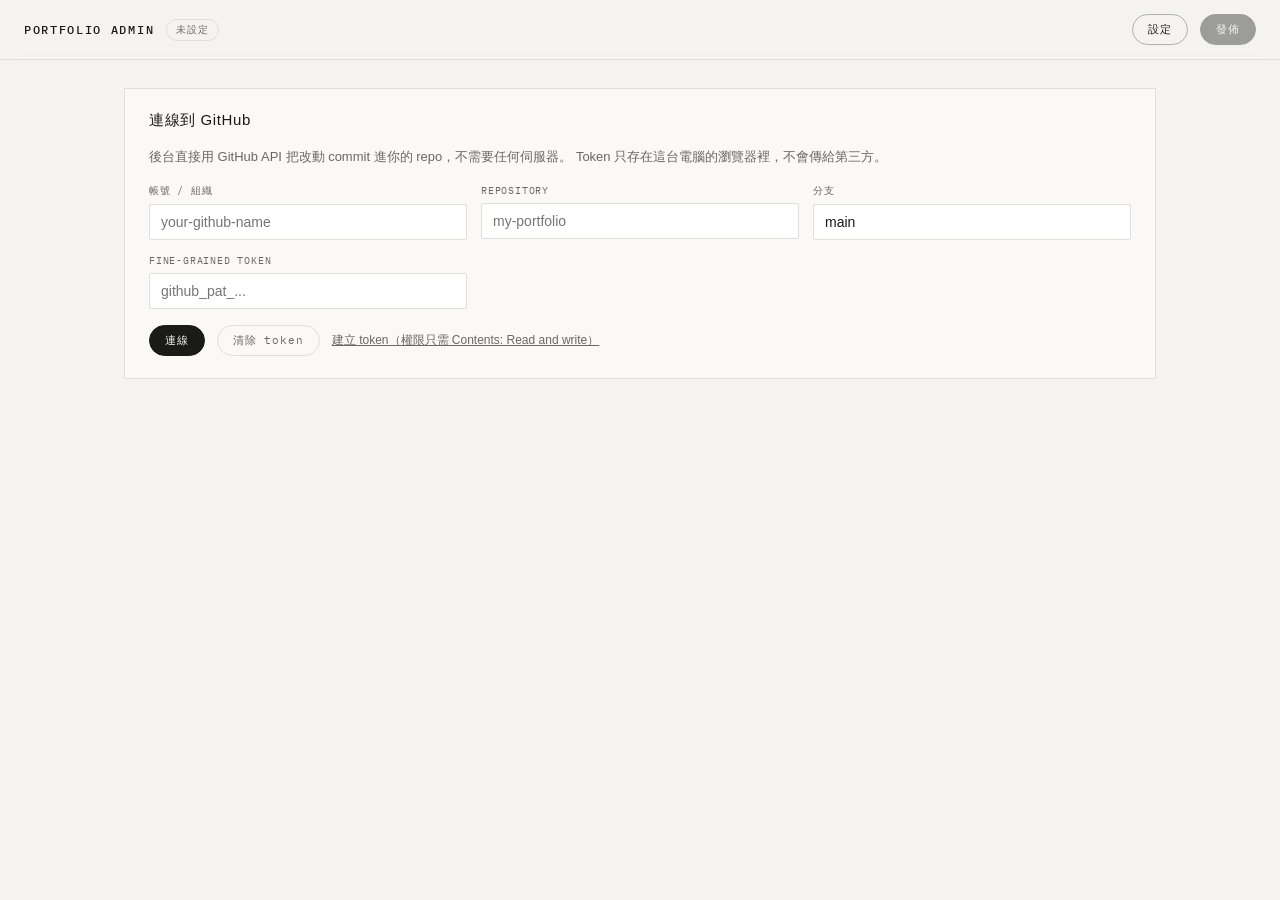
==== admin.html @ d07df938 "portfolio: 重建為靜態站 + GitHub 後台 把原本 1.9MB 的單檔 bundle 拆成 index.html / admin.html / assets / data/photos" ====
<!DOCTYPE html>
<html lang="zh-Hant">
<head>
<meta charset="utf-8">
<meta name="viewport" content="width=device-width, initial-scale=1">
<meta name="robots" content="noindex, nofollow">
<title>後台 — Chris H.</title>
<link rel="preconnect" href="https://fonts.googleapis.com">
<link rel="preconnect" href="https://fonts.gstatic.com" crossorigin>
<link rel="stylesheet" href="https://fonts.googleapis.com/css2?family=IBM+Plex+Mono:wght@400;500&display=swap">
<link rel="stylesheet" href="assets/admin.css">
</head>

<body>

<header class="bar">
  <div class="bar__left">
    <strong class="bar__title">PORTFOLIO ADMIN</strong>
    <span class="chip" id="repoChip">未設定</span>
  </div>
  <div class="bar__right">
    <span class="status" id="status"></span>
    <button class="btn" id="settingsBtn" type="button">設定</button>
    <button class="btn btn--primary" id="publishBtn" type="button" disabled>發佈</button>
  </div>
</header>

<main class="wrap">

  <section class="panel" id="connectPanel">
    <h2>連線到 GitHub</h2>
    <p class="hint">
      後台直接用 GitHub API 把改動 commit 進你的 repo，不需要任何伺服器。
      Token 只存在這台電腦的瀏覽器裡，不會傳給第三方。
    </p>
    <div class="grid">
      <label>帳號 / 組織
        <input id="fOwner" placeholder="your-github-name" autocomplete="off" spellcheck="false">
      </label>
      <label>Repository
        <input id="fRepo" placeholder="my-portfolio" autocomplete="off" spellcheck="false">
      </label>
      <label>分支
        <input id="fBranch" placeholder="main" autocomplete="off" spellcheck="false">
      </label>
      <label>Fine-grained token
        <input id="fToken" type="password" placeholder="github_pat_..." autocomplete="off" spellcheck="false">
      </label>
    </div>
    <div class="row">
      <button class="btn btn--primary" id="connectBtn" type="button">連線</button>
      <button class="btn btn--ghost" id="forgetBtn" type="button">清除 token</button>
      <a class="hint-link" href="https://github.com/settings/personal-access-tokens/new" target="_blank" rel="noreferrer noopener">
        建立 token（權限只需 Contents: Read and write）
      </a>
    </div>
  </section>

  <section class="panel" id="profilePanel" hidden>
    <h2>個人資料</h2>
    <div class="grid">
      <label>顯示名稱 <input id="pName" placeholder="Chris H."></label>
      <label>Email <input id="pEmail" type="email" placeholder="you@example.com"></label>
      <label>Instagram 帳號 <input id="pIg" placeholder="your_handle"></label>
      <label>中文簡介 <input id="pBioZh" placeholder="攝影師，生長於台灣。"></label>
      <label>英文簡介 <input id="pBioEn" placeholder="A photographer born and raised in Taiwan."></label>
      <label>肖像照路徑 <input id="pPortrait" placeholder="photos/portrait.webp（可留空）"></label>
    </div>
  </section>

  <section class="panel" id="photosPanel" hidden>
    <div class="panel__head">
      <h2>照片 <span class="chip" id="countChip">00</span></h2>
      <div class="row">
        <button class="btn" id="addBtn" type="button">+ 新增照片</button>
        <input type="file" id="fileInput" accept="image/*" multiple hidden>
      </div>
    </div>
    <p class="hint">
      拖曳卡片可調整順序（前台由上到下、左右分欄依此順序排列）。
      上傳時會自動在瀏覽器裡壓縮成長邊 2400px 的 WebP，並另外產生 600px 縮圖。
    </p>

    <div class="dropzone" id="dropzone">
      <div class="cards" id="cards"></div>
      <div class="dropzone__empty" id="emptyHint">把照片拖進這裡，或按「+ 新增照片」</div>
    </div>
  </section>

</main>

<div class="toast" id="toast" hidden></div>

<script src="assets/admin.js" defer></script>
</body>
</html>
---- assets/admin.css ----
:root {
  --bg: #f4f3f1;
  --surface: #faf9f7;
  --ink: #1a1a19;
  --muted: #6b6762;
  --faint: #8a8681;
  --line: #e2ded8;
  --line-strong: #b3aea7;
  --ok: #2f6b4f;
  --warn: #9a5b2c;
  --danger: #8c3b3b;
  --mono: 'IBM Plex Mono', ui-monospace, Menlo, monospace;
  --sans: 'Helvetica Neue', Helvetica, Arial, 'PingFang TC', 'Noto Sans TC', sans-serif;
}

* { margin: 0; padding: 0; box-sizing: border-box; }

body {
  background: var(--bg);
  color: var(--ink);
  font-family: var(--sans);
  min-height: 100vh;
  padding-bottom: 80px;
}

h2 { font-size: 15px; font-weight: 500; letter-spacing: 0.04em; }

/* ── top bar ─────────────────────────────────────────────────── */
.bar {
  position: sticky;
  top: 0;
  z-index: 20;
  display: flex;
  align-items: center;
  justify-content: space-between;
  gap: 16px;
  flex-wrap: wrap;
  padding: 14px 24px;
  background: rgba(244, 243, 241, 0.92);
  backdrop-filter: blur(8px);
  border-bottom: 1px solid var(--line);
}

.bar__left, .bar__right { display: flex; align-items: center; gap: 12px; }

.bar__title {
  font-family: var(--mono);
  font-size: 12px;
  font-weight: 500;
  letter-spacing: 0.14em;
}

.chip {
  font-family: var(--mono);
  font-size: 10px;
  letter-spacing: 0.08em;
  color: var(--muted);
  border: 1px solid var(--line);
  border-radius: 999px;
  padding: 3px 9px;
}

.status {
  font-family: var(--mono);
  font-size: 11px;
  letter-spacing: 0.04em;
  color: var(--muted);
}

.status--ok { color: var(--ok); }
.status--busy { color: var(--warn); }
.status--err { color: var(--danger); }

/* ── controls ────────────────────────────────────────────────── */
.btn {
  font-family: var(--mono);
  font-size: 11px;
  letter-spacing: 0.08em;
  color: var(--ink);
  background: none;
  border: 1px solid var(--line-strong);
  border-radius: 999px;
  padding: 7px 15px;
  cursor: pointer;
  transition: background 140ms ease, color 140ms ease;
}

.btn:hover:not(:disabled) { background: var(--ink); color: var(--bg); border-color: var(--ink); }
.btn:disabled { opacity: 0.4; cursor: not-allowed; }

.btn--primary { background: var(--ink); color: var(--bg); border-color: var(--ink); }
.btn--primary:hover:not(:disabled) { background: #000; }
.btn--ghost { border-color: var(--line); color: var(--muted); }
.btn--danger:hover:not(:disabled) { background: var(--danger); border-color: var(--danger); }

input, textarea {
  font-family: var(--sans);
  font-size: 14px;
  color: var(--ink);
  background: #fff;
  border: 1px solid var(--line);
  border-radius: 2px;
  padding: 9px 11px;
  width: 100%;
}

input:focus, textarea:focus { outline: 2px solid var(--ink); outline-offset: -1px; }

/* ── layout ──────────────────────────────────────────────────── */
.wrap {
  max-width: 1080px;
  margin: 0 auto;
  padding: 28px 24px;
  display: flex;
  flex-direction: column;
  gap: 22px;
}

.panel {
  background: var(--surface);
  border: 1px solid var(--line);
  padding: 22px 24px;
  display: flex;
  flex-direction: column;
  gap: 16px;
}

.panel[hidden] { display: none; }

.panel__head {
  display: flex;
  align-items: center;
  justify-content: space-between;
  gap: 16px;
  flex-wrap: wrap;
}

.grid {
  display: grid;
  grid-template-columns: repeat(auto-fit, minmax(240px, 1fr));
  gap: 14px;
}

.grid label {
  display: flex;
  flex-direction: column;
  gap: 6px;
  font-family: var(--mono);
  font-size: 10px;
  letter-spacing: 0.08em;
  color: var(--muted);
  text-transform: uppercase;
}

.row { display: flex; align-items: center; gap: 12px; flex-wrap: wrap; }

.hint { font-size: 13px; line-height: 1.7; color: var(--muted); text-wrap: pretty; }
.hint-link { font-size: 12px; color: var(--muted); }

/* ── photo cards ─────────────────────────────────────────────── */
.dropzone {
  border: 1px dashed transparent;
  border-radius: 3px;
  padding: 4px;
  transition: border-color 140ms ease, background 140ms ease;
}

.dropzone.is-over { border-color: var(--ink); background: rgba(26, 26, 25, 0.03); }

.dropzone__empty {
  padding: 64px 20px;
  text-align: center;
  font-family: var(--mono);
  font-size: 11px;
  letter-spacing: 0.08em;
  color: var(--faint);
  border: 1px dashed var(--line-strong);
}

.dropzone__empty[hidden] { display: none; }

.cards {
  display: grid;
  grid-template-columns: repeat(auto-fill, minmax(200px, 1fr));
  gap: 16px;
}

.card {
  background: #fff;
  border: 1px solid var(--line);
  display: flex;
  flex-direction: column;
  position: relative;
  touch-action: none;
  transition: box-shadow 160ms ease, opacity 160ms ease;
}

.card.is-dragging {
  opacity: 0.85;
  box-shadow: 0 18px 44px rgba(26, 26, 25, 0.22);
  z-index: 10;
  cursor: grabbing;
}

.card.is-new { border-color: var(--ok); }
.card__thumb {
  width: 100%;
  aspect-ratio: 4 / 5;
  object-fit: cover;
  display: block;
  background: #e8e5e1;
  cursor: grab;
  user-select: none;
  -webkit-user-drag: none;
}

.card__body { padding: 10px 11px 12px; display: flex; flex-direction: column; gap: 9px; }

.card__meta {
  display: flex;
  align-items: center;
  justify-content: space-between;
  gap: 8px;
  font-family: var(--mono);
  font-size: 10px;
  letter-spacing: 0.06em;
  color: var(--muted);
}

.card__caption { font-size: 13px; padding: 6px 8px; }

.card__actions { display: flex; gap: 8px; }

.card__actions .btn { flex: 1; padding: 5px 8px; font-size: 10px; text-align: center; }

.badge {
  font-family: var(--mono);
  font-size: 9px;
  letter-spacing: 0.08em;
  border-radius: 999px;
  padding: 2px 7px;
  border: 1px solid currentColor;
}

.badge--cover { color: var(--ok); }
.badge--new { color: var(--warn); }

/* ── toast ───────────────────────────────────────────────────── */
.toast {
  position: fixed;
  left: 50%;
  bottom: 28px;
  transform: translateX(-50%);
  z-index: 60;
  max-width: min(90vw, 560px);
  background: var(--ink);
  color: var(--bg);
  font-family: var(--mono);
  font-size: 11px;
  line-height: 1.6;
  letter-spacing: 0.04em;
  padding: 11px 18px;
  border-radius: 999px;
  box-shadow: 0 14px 40px rgba(26, 26, 25, 0.28);
}

.toast[hidden] { display: none; }
.toast--err { background: var(--danger); }
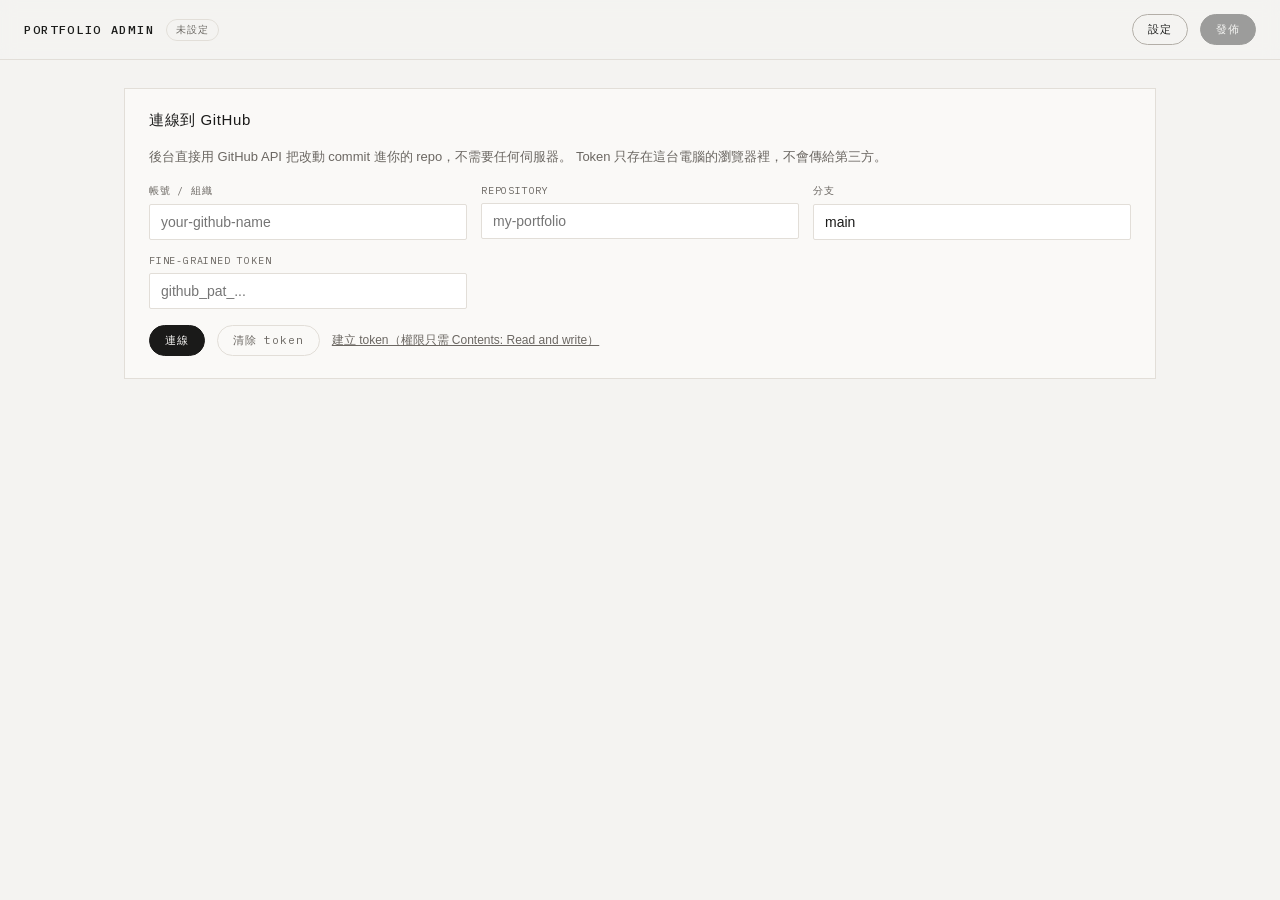
==== commit bec9e858: "perf: 自架字型並提前發出 photos.json 請求 兩個與圖檔大小無關、但拖慢首屏的序列相依：  - 字型走 fonts.googleapis.com + fonts.gstatic.com" ====
--- a/admin.html
+++ b/admin.html
@@ -5,9 +5,6 @@
 <meta name="viewport" content="width=device-width, initial-scale=1">
 <meta name="robots" content="noindex, nofollow">
 <title>後台 — Chris H.</title>
-<link rel="preconnect" href="https://fonts.googleapis.com">
-<link rel="preconnect" href="https://fonts.gstatic.com" crossorigin>
-<link rel="stylesheet" href="https://fonts.googleapis.com/css2?family=IBM+Plex+Mono:wght@400;500&display=swap">
 <link rel="stylesheet" href="assets/admin.css">
 </head>
 
--- a/assets/admin.css
+++ b/assets/admin.css
@@ -1,3 +1,39 @@
+/* ── self-hosted IBM Plex Mono ────────────────────────────────
+   Served from our own origin: one less DNS + TLS handshake to
+   fonts.googleapis.com and fonts.gstatic.com before text can paint. */
+@font-face {
+  font-family: 'IBM Plex Mono';
+  font-style: normal;
+  font-weight: 400;
+  font-display: swap;
+  src: url('fonts/ibm-plex-mono-latin-400.woff2') format('woff2');
+  unicode-range: U+0000-00FF, U+0131, U+0152-0153, U+02BB-02BC, U+02C6, U+02DA, U+02DC, U+0304, U+0308, U+0329, U+2000-206F, U+20AC, U+2122, U+2191, U+2193, U+2212, U+2215, U+FEFF, U+FFFD;
+}
+@font-face {
+  font-family: 'IBM Plex Mono';
+  font-style: normal;
+  font-weight: 400;
+  font-display: swap;
+  src: url('fonts/ibm-plex-mono-latin-ext-400.woff2') format('woff2');
+  unicode-range: U+0100-02BA, U+02BD-02C5, U+02C7-02CC, U+02CE-02D7, U+02DD-02FF, U+0304, U+0308, U+0329, U+1D00-1DBF, U+1E00-1E9F, U+1EF2-1EFF, U+2020, U+20A0-20AB, U+20AD-20C0, U+2113, U+2C60-2C7F, U+A720-A7FF;
+}
+@font-face {
+  font-family: 'IBM Plex Mono';
+  font-style: normal;
+  font-weight: 500;
+  font-display: swap;
+  src: url('fonts/ibm-plex-mono-latin-500.woff2') format('woff2');
+  unicode-range: U+0000-00FF, U+0131, U+0152-0153, U+02BB-02BC, U+02C6, U+02DA, U+02DC, U+0304, U+0308, U+0329, U+2000-206F, U+20AC, U+2122, U+2191, U+2193, U+2212, U+2215, U+FEFF, U+FFFD;
+}
+@font-face {
+  font-family: 'IBM Plex Mono';
+  font-style: normal;
+  font-weight: 500;
+  font-display: swap;
+  src: url('fonts/ibm-plex-mono-latin-ext-500.woff2') format('woff2');
+  unicode-range: U+0100-02BA, U+02BD-02C5, U+02C7-02CC, U+02CE-02D7, U+02DD-02FF, U+0304, U+0308, U+0329, U+1D00-1DBF, U+1E00-1E9F, U+1EF2-1EFF, U+2020, U+20A0-20AB, U+20AD-20C0, U+2113, U+2C60-2C7F, U+A720-A7FF;
+}
+
 :root {
   --bg: #f4f3f1;
   --surface: #faf9f7;
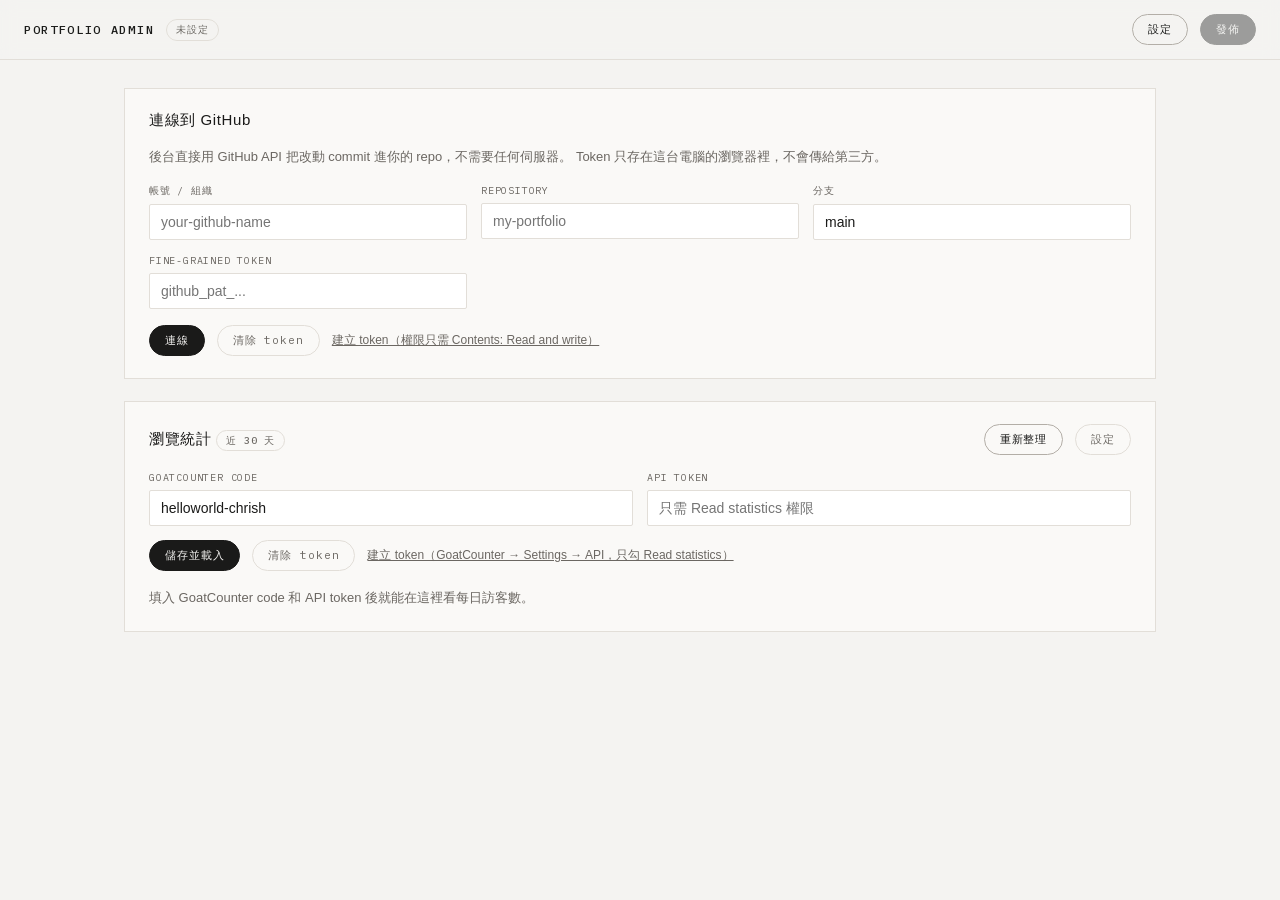
==== commit f35a9100: "feat: 後台加上每日瀏覽統計（GoatCounter） 前台載入 GoatCounter 的 count.js，開 lightbox 看照片時另外送出 photo/<id> 事件。後台最上方新增「" ====
--- a/admin.html
+++ b/admin.html
@@ -53,6 +53,58 @@
     </div>
   </section>
 
+  <section class="panel" id="statsPanel">
+    <div class="panel__head">
+      <h2>瀏覽統計 <span class="chip">近 30 天</span></h2>
+      <div class="row">
+        <button class="btn" id="statsRefresh" type="button">重新整理</button>
+        <button class="btn btn--ghost" id="statsSettings" type="button">設定</button>
+      </div>
+    </div>
+
+    <div class="stats-form" id="gcForm" hidden>
+      <div class="grid">
+        <label>GoatCounter code
+          <input id="gcCode" placeholder="helloworld-chrish" autocomplete="off" spellcheck="false">
+        </label>
+        <label>API token
+          <input id="gcToken" type="password" placeholder="只需 Read statistics 權限" autocomplete="off" spellcheck="false">
+        </label>
+      </div>
+      <div class="row">
+        <button class="btn btn--primary" id="gcSave" type="button">儲存並載入</button>
+        <button class="btn btn--ghost" id="gcForget" type="button">清除 token</button>
+        <a class="hint-link" id="gcTokenLink" href="#" target="_blank" rel="noreferrer noopener">
+          建立 token（GoatCounter → Settings → API，只勾 Read statistics）
+        </a>
+      </div>
+    </div>
+
+    <div class="stats" id="statsBody" hidden>
+      <div class="tiles">
+        <div class="tile"><span class="tile__label">今天</span><strong class="tile__value" id="tToday">–</strong></div>
+        <div class="tile"><span class="tile__label">近 7 天</span><strong class="tile__value" id="tWeek">–</strong></div>
+        <div class="tile"><span class="tile__label">近 30 天</span><strong class="tile__value" id="tMonth">–</strong></div>
+      </div>
+
+      <figure class="chart">
+        <figcaption class="chart__readout" id="chartReadout" aria-live="polite"></figcaption>
+        <div class="chart__plot">
+          <span class="chart__max" id="chartMax"></span>
+          <div class="chart__bars" id="chartBars"></div>
+        </div>
+        <div class="chart__axis" id="chartAxis"></div>
+      </figure>
+
+      <div>
+        <h3 class="stats__sub">最常被點開的照片</h3>
+        <ol class="toplist" id="topList"></ol>
+      </div>
+    </div>
+
+    <p class="hint" id="statsMsg"></p>
+  </section>
+
   <section class="panel" id="profilePanel" hidden>
     <h2>個人資料</h2>
     <div class="grid">
--- a/assets/admin.css
+++ b/assets/admin.css
@@ -302,3 +302,157 @@
 
 .toast[hidden] { display: none; }
 .toast--err { background: var(--danger); }
+
+/* ── stats ───────────────────────────────────────────────────── */
+.stats-form[hidden], .stats[hidden] { display: none; }
+.stats-form { display: flex; flex-direction: column; gap: 14px; }
+.stats { display: flex; flex-direction: column; gap: 22px; }
+
+.stats__sub {
+  font-family: var(--mono);
+  font-size: 10px;
+  font-weight: 400;
+  letter-spacing: 0.08em;
+  color: var(--muted);
+  margin-bottom: 10px;
+}
+
+.tiles {
+  display: grid;
+  grid-template-columns: repeat(3, minmax(0, 1fr));
+  gap: 12px;
+}
+
+.tile {
+  background: #fff;
+  border: 1px solid var(--line);
+  padding: 12px 14px;
+  display: flex;
+  flex-direction: column;
+  gap: 4px;
+}
+
+.tile__label {
+  font-family: var(--mono);
+  font-size: 10px;
+  letter-spacing: 0.08em;
+  color: var(--muted);
+}
+
+.tile__value {
+  font-family: var(--mono);
+  font-size: 26px;
+  font-weight: 500;
+  font-variant-numeric: tabular-nums;
+}
+
+.chart { display: flex; flex-direction: column; gap: 8px; }
+
+.chart__readout {
+  font-family: var(--mono);
+  font-size: 11px;
+  letter-spacing: 0.04em;
+  color: var(--ink);
+  min-height: 1.4em;
+}
+
+.chart__plot {
+  position: relative;
+  height: 150px;
+  border-top: 1px dashed var(--line);
+  border-bottom: 1px solid var(--line-strong);
+}
+
+.chart__max {
+  position: absolute;
+  top: -1.6em;
+  right: 0;
+  font-family: var(--mono);
+  font-size: 10px;
+  color: var(--faint);
+}
+
+.chart__bars {
+  position: absolute;
+  inset: 0;
+  display: flex;
+  align-items: stretch;
+  gap: 2px;
+}
+
+.chart__bar {
+  flex: 1;
+  display: flex;
+  align-items: flex-end;
+  cursor: default;
+  outline: none;
+}
+
+.chart__fill {
+  width: 100%;
+  background: var(--ink);
+  border-radius: 4px 4px 0 0;
+  transition: opacity 120ms ease;
+}
+
+.chart__fill.is-zero { height: 1px; background: var(--line-strong); border-radius: 0; }
+
+/* hovering one bar recedes the rest */
+.chart__bars:hover .chart__fill:not(.is-zero),
+.chart__bars:focus-within .chart__fill:not(.is-zero) { opacity: 0.35; }
+.chart__bars .chart__bar:hover .chart__fill,
+.chart__bars .chart__bar:focus .chart__fill { opacity: 1; }
+.chart__bar:focus-visible { box-shadow: inset 0 -3px 0 var(--ok); }
+
+.chart__axis {
+  display: flex;
+  justify-content: space-between;
+  font-family: var(--mono);
+  font-size: 10px;
+  color: var(--faint);
+}
+
+.toplist { list-style: none; display: flex; flex-direction: column; gap: 8px; }
+
+.toplist__item {
+  display: grid;
+  grid-template-columns: 44px minmax(0, 1fr) auto;
+  align-items: center;
+  gap: 12px;
+}
+
+.toplist__thumb {
+  width: 44px;
+  height: 44px;
+  object-fit: cover;
+  background: #e8e5e1;
+  display: block;
+}
+
+.toplist__body { display: flex; flex-direction: column; gap: 6px; min-width: 0; }
+
+.toplist__name {
+  font-size: 13px;
+  white-space: nowrap;
+  overflow: hidden;
+  text-overflow: ellipsis;
+}
+
+.toplist__meter { height: 4px; background: var(--line); border-radius: 2px; overflow: hidden; }
+.toplist__meter > span { display: block; height: 100%; background: var(--ink); border-radius: 2px; }
+
+.toplist__count {
+  min-width: 5em;
+  text-align: right;
+  font-family: var(--mono);
+  font-size: 11px;
+  font-variant-numeric: tabular-nums;
+  color: var(--muted);
+}
+
+.toplist__empty { font-size: 13px; color: var(--faint); }
+
+@media (max-width: 480px) {
+  .tile__value { font-size: 20px; }
+  .chart__plot { height: 120px; }
+}
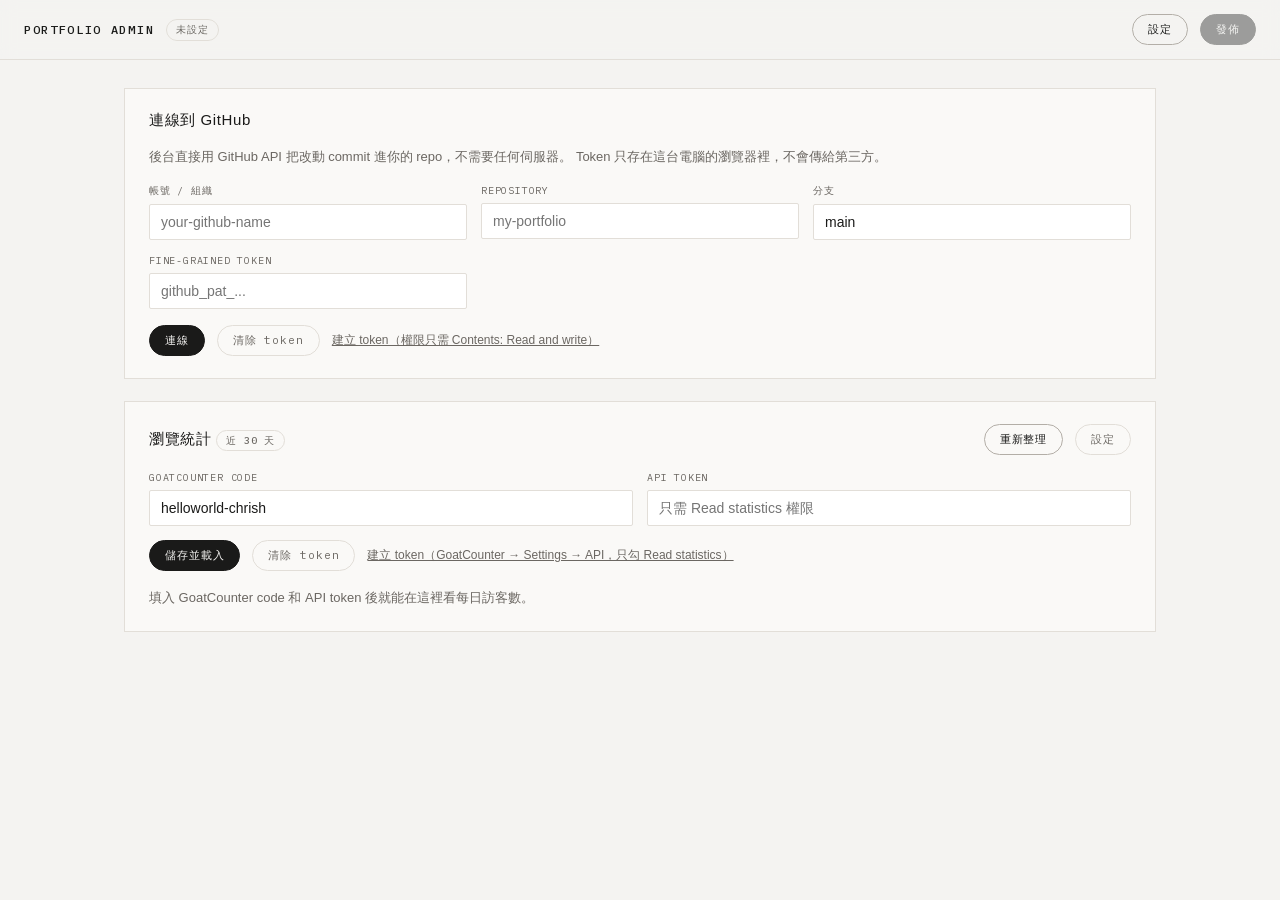
==== commit 9a183510: "fix: 刪除照片以張計數；修正文件與實際不符之處 刪除原本把 src/mid/thumb 各算一項，跟新增以張計數不一致， commit 訊息也寫成「刪除 N 個檔案」。改用 deletedIds " ====
--- a/admin.html
+++ b/admin.html
@@ -113,7 +113,7 @@
       <label>Instagram 帳號 <input id="pIg" placeholder="your_handle"></label>
       <label>中文簡介 <input id="pBioZh" placeholder="攝影師，生長於台灣。"></label>
       <label>英文簡介 <input id="pBioEn" placeholder="A photographer born and raised in Taiwan."></label>
-      <label>肖像照路徑 <input id="pPortrait" placeholder="photos/portrait.webp（可留空）"></label>
+      <label>肖像照路徑 <input id="pPortrait" placeholder="photos/portrait.jpg（可留空）"></label>
     </div>
   </section>
 
@@ -127,7 +127,7 @@
     </div>
     <p class="hint">
       拖曳卡片可調整順序（前台由上到下、左右分欄依此順序排列）。
-      上傳時會自動在瀏覽器裡壓縮成長邊 2400px 的 WebP，並另外產生 600px 縮圖。
+      上傳時會自動在瀏覽器裡壓縮成三種尺寸：2400px（放大檢視）、1200px（網格）、600px（縮圖）。
     </p>
 
     <div class="dropzone" id="dropzone">
